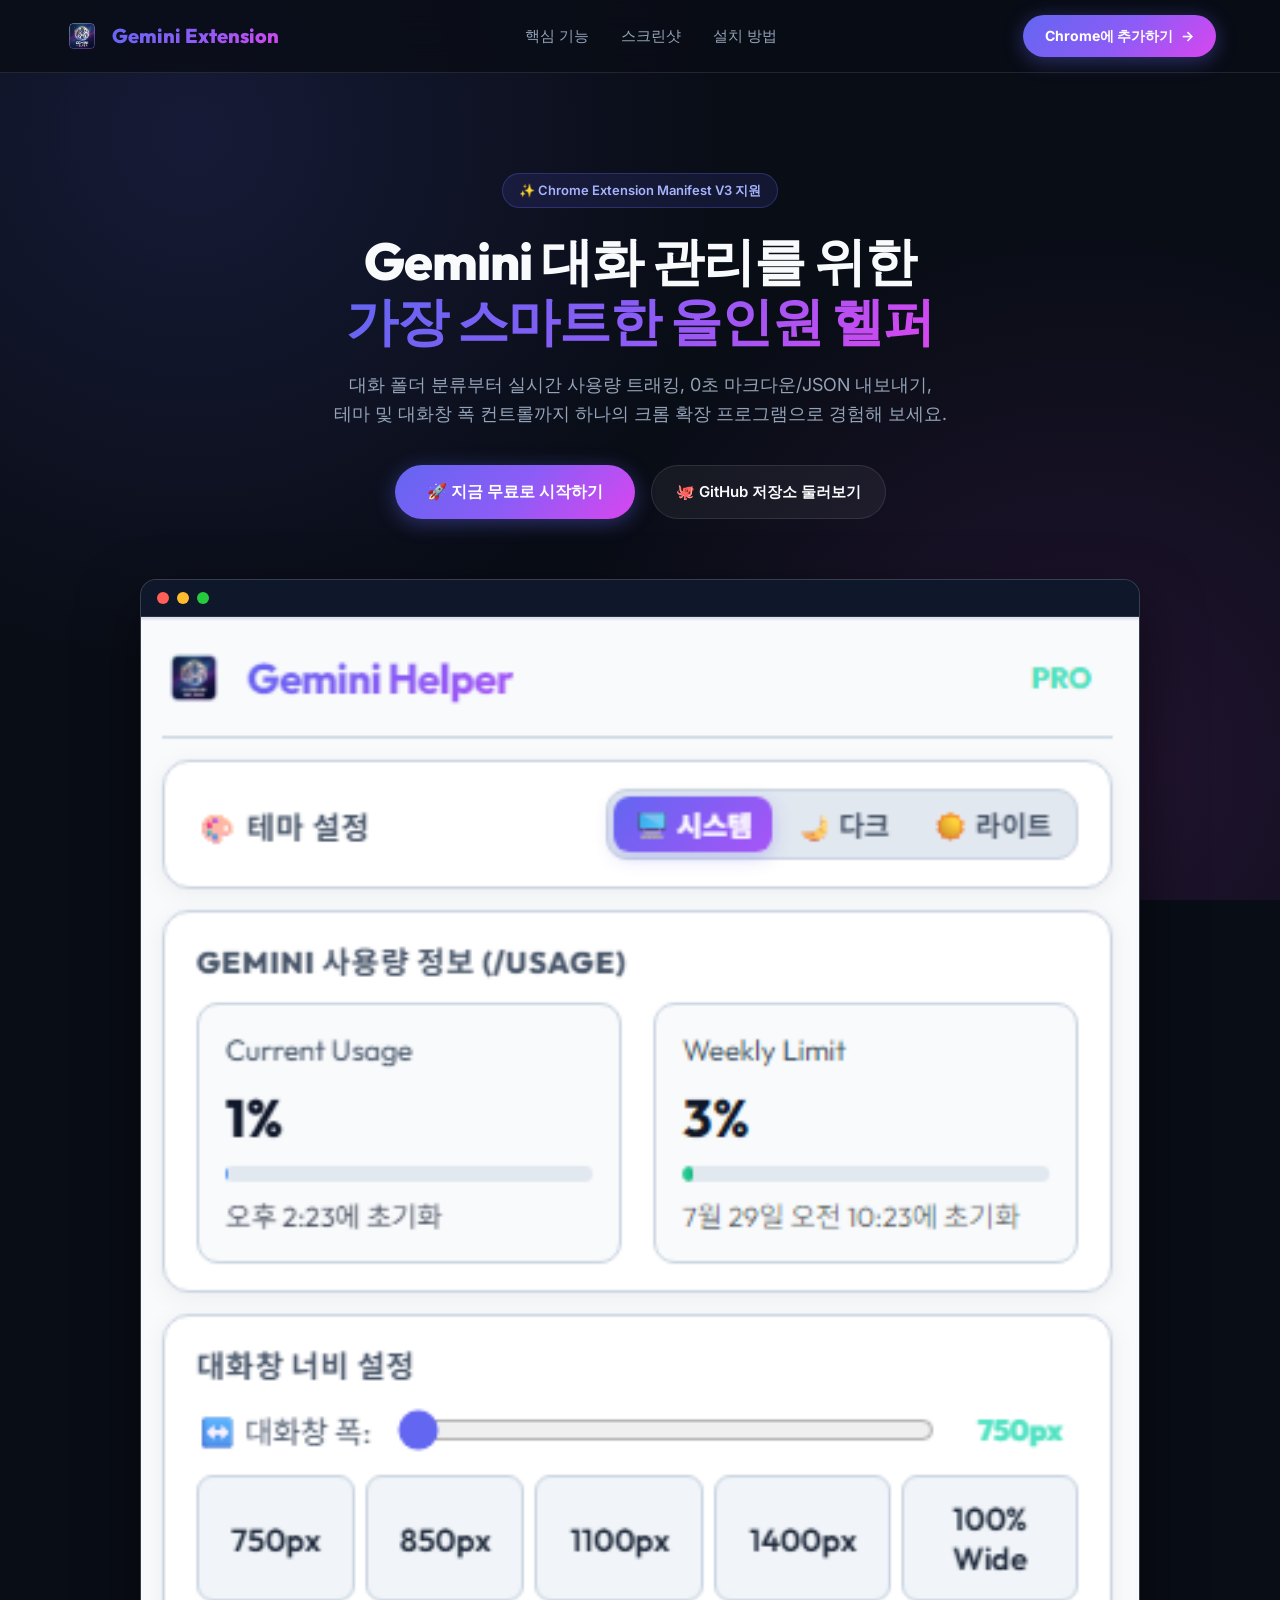
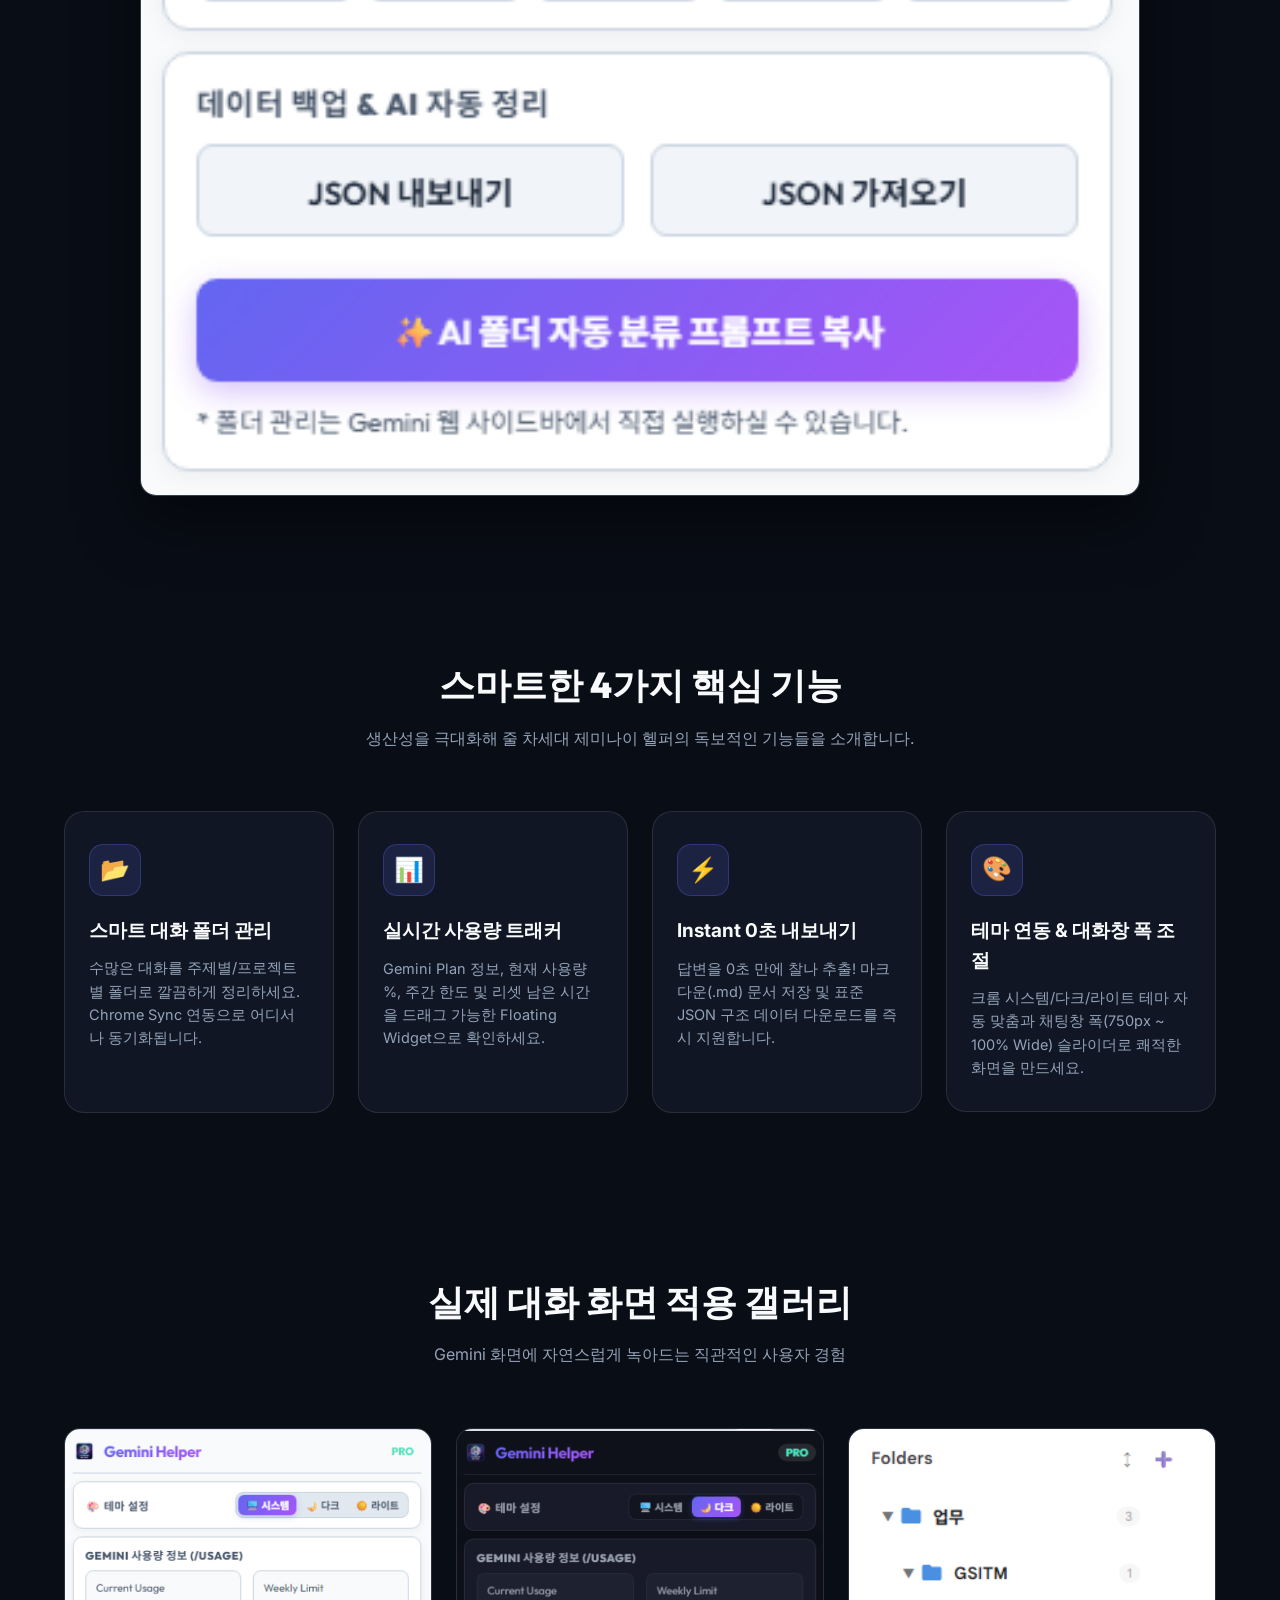
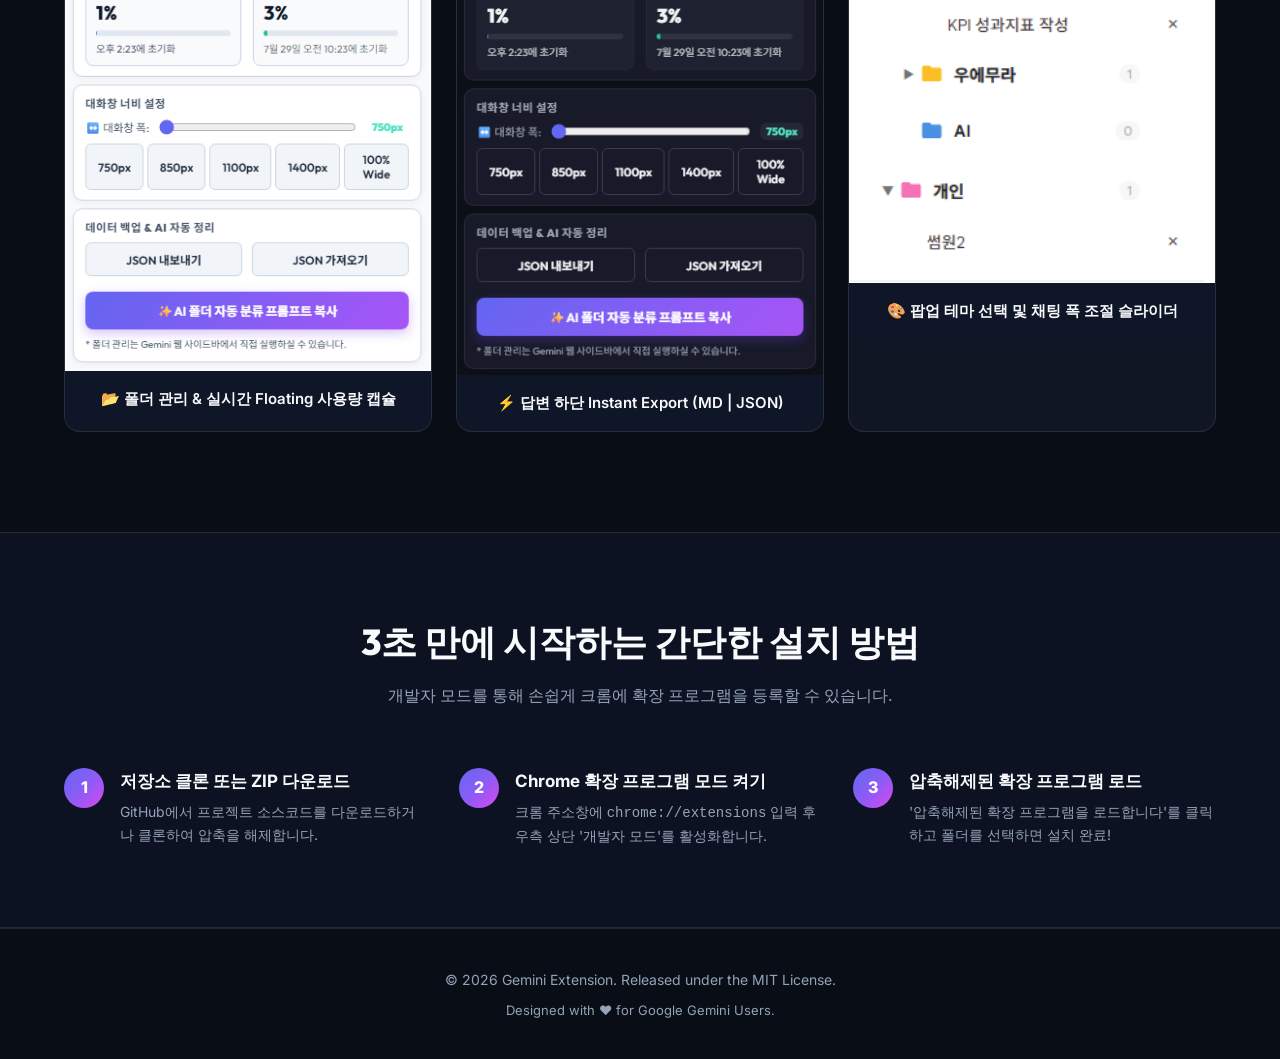
==== index.html @ 37e86100 "feat: 대화 내보내기 UI 개선, 실시간 사용량 Floating Widget 및 GitHub 홍보 페이지 추가 - [Export UI] 답변당 중복 생성 차단 및 'Export" ====
<!DOCTYPE html>
<html lang="ko">
<head>
  <meta charset="UTF-8">
  <meta name="viewport" content="width=device-width, initial-scale=1.0">
  <title>Gemini Extension - 제미나이 대화 폴더 & 사용량 헬퍼</title>
  <meta name="description" content="Google Gemini 대화 폴더 분류, 실시간 사용량 리밋 트래킹, 0초 마크다운/JSON 내보내기, 테마 및 대화창 폭 컨트롤을 지원하는 스마트 크롬 확장 프로그램">
  
  <!-- Open Graph / SEO -->
  <meta property="og:type" content="website">
  <meta property="og:title" content="Gemini Extension - 제미나이 폴더 및 사용량 헬퍼">
  <meta property="og:description" content="Google Gemini 대화 관리를 위한 가장 스마트한 올인원 크롬 확장 프로그램">
  <meta property="og:image" content="images/app1.png">

  <!-- Google Fonts -->
  <link rel="preconnect" href="https://fonts.googleapis.com">
  <link rel="preconnect" href="https://fonts.gstatic.com" crossorigin>
  <link href="https://fonts.googleapis.com/css2?family=Inter:wght@400;500;600;700;800&family=Outfit:wght@600;700;800&display=swap" rel="stylesheet">

  <style>
    :root {
      --bg-dark: #090d16;
      --bg-card: rgba(21, 28, 44, 0.7);
      --bg-card-hover: rgba(30, 41, 64, 0.85);
      --border-color: rgba(255, 255, 255, 0.1);
      --border-highlight: rgba(99, 102, 241, 0.5);
      --primary: #6366f1;
      --primary-gradient: linear-gradient(135deg, #6366f1 0%, #8b5cf6 50%, #d946ef 100%);
      --text-main: #f8fafc;
      --text-muted: #94a3b8;
      --accent-cyan: #06b6d4;
    }

    * {
      box-sizing: border-box;
      margin: 0;
      padding: 0;
    }

    body {
      font-family: 'Inter', -apple-system, BlinkMacSystemFont, sans-serif;
      background-color: var(--bg-dark);
      color: var(--text-main);
      line-height: 1.6;
      overflow-x: hidden;
      background-image: 
        radial-gradient(circle at 15% 15%, rgba(99, 102, 241, 0.15) 0%, transparent 40%),
        radial-gradient(circle at 85% 85%, rgba(217, 70, 239, 0.12) 0%, transparent 40%);
      background-attachment: fixed;
    }

    /* Container */
    .container {
      max-width: 1200px;
      margin: 0 auto;
      padding: 0 24px;
    }

    /* Header */
    header {
      position: sticky;
      top: 0;
      z-index: 100;
      backdrop-filter: blur(16px);
      -webkit-backdrop-filter: blur(16px);
      background: rgba(9, 13, 22, 0.8);
      border-bottom: 1px solid var(--border-color);
    }

    .nav-wrapper {
      display: flex;
      justify-content: space-between;
      align-items: center;
      height: 72px;
    }

    .logo-group {
      display: flex;
      align-items: center;
      gap: 12px;
      text-decoration: none;
      color: var(--text-main);
    }

    .logo-img {
      width: 36px;
      height: 36px;
      border-radius: 8px;
    }

    .logo-text {
      font-family: 'Outfit', sans-serif;
      font-size: 20px;
      font-weight: 800;
      background: var(--primary-gradient);
      -webkit-background-clip: text;
      -webkit-text-fill-color: transparent;
    }

    .nav-links {
      display: flex;
      gap: 32px;
      list-style: none;
    }

    .nav-links a {
      color: var(--text-muted);
      text-decoration: none;
      font-size: 14.5px;
      font-weight: 500;
      transition: color 0.2s;
    }

    .nav-links a:hover {
      color: var(--text-main);
    }

    .btn-cta {
      display: inline-flex;
      align-items: center;
      gap: 8px;
      background: var(--primary-gradient);
      color: #ffffff;
      padding: 10px 22px;
      border-radius: 99px;
      font-weight: 700;
      font-size: 14px;
      text-decoration: none;
      box-shadow: 0 4px 20px rgba(99, 102, 241, 0.4);
      transition: all 0.3s ease;
      border: none;
      cursor: pointer;
    }

    .btn-cta:hover {
      transform: translateY(-2px);
      box-shadow: 0 8px 28px rgba(99, 102, 241, 0.6);
    }

    /* Hero Section */
    .hero {
      padding: 100px 0 60px;
      text-align: center;
      position: relative;
    }

    .hero-badge {
      display: inline-flex;
      align-items: center;
      gap: 8px;
      background: rgba(99, 102, 241, 0.12);
      border: 1px solid rgba(99, 102, 241, 0.3);
      color: #a5b4fc;
      padding: 6px 16px;
      border-radius: 99px;
      font-size: 13px;
      font-weight: 600;
      margin-bottom: 24px;
    }

    .hero-title {
      font-family: 'Outfit', sans-serif;
      font-size: 52px;
      font-weight: 800;
      line-height: 1.15;
      margin-bottom: 20px;
      letter-spacing: -1px;
    }

    .hero-title span {
      background: var(--primary-gradient);
      -webkit-background-clip: text;
      -webkit-text-fill-color: transparent;
    }

    .hero-desc {
      font-size: 18px;
      color: var(--text-muted);
      max-width: 680px;
      margin: 0 auto 36px;
      font-weight: 400;
    }

    .hero-buttons {
      display: flex;
      gap: 16px;
      justify-content: center;
      margin-bottom: 60px;
    }

    .btn-secondary {
      display: inline-flex;
      align-items: center;
      gap: 8px;
      background: rgba(255, 255, 255, 0.05);
      border: 1px solid var(--border-color);
      color: var(--text-main);
      padding: 12px 24px;
      border-radius: 99px;
      font-weight: 600;
      font-size: 15px;
      text-decoration: none;
      transition: all 0.2s;
    }

    .btn-secondary:hover {
      background: rgba(255, 255, 255, 0.1);
      border-color: rgba(255, 255, 255, 0.25);
    }

    /* App Preview Frame */
    .preview-frame {
      background: #1e293b;
      border: 1px solid var(--border-color);
      border-radius: 16px;
      box-shadow: 0 25px 60px rgba(0, 0, 0, 0.5);
      overflow: hidden;
      max-width: 1000px;
      margin: 0 auto;
      position: relative;
    }

    .preview-header {
      background: #0f172a;
      padding: 12px 16px;
      display: flex;
      align-items: center;
      gap: 8px;
      border-bottom: 1px solid var(--border-color);
    }

    .dot {
      width: 12px;
      height: 12px;
      border-radius: 50%;
    }

    .dot-red { background: #ff5f56; }
    .dot-yellow { background: #ffbd2e; }
    .dot-green { background: #27c93f; }

    .preview-img {
      width: 100%;
      height: auto;
      display: block;
    }

    /* Features Grid */
    .features {
      padding: 100px 0;
    }

    .section-header {
      text-align: center;
      margin-bottom: 60px;
    }

    .section-title {
      font-family: 'Outfit', sans-serif;
      font-size: 36px;
      font-weight: 800;
      margin-bottom: 12px;
    }

    .section-subtitle {
      color: var(--text-muted);
      font-size: 16px;
    }

    .grid {
      display: grid;
      grid-template-columns: repeat(auto-fit, minmax(270px, 1fr));
      gap: 24px;
    }

    .card {
      background: var(--bg-card);
      border: 1px solid var(--border-color);
      border-radius: 20px;
      padding: 32px 24px;
      backdrop-filter: blur(12px);
      transition: all 0.3s ease;
    }

    .card:hover {
      background: var(--bg-card-hover);
      border-color: var(--border-highlight);
      transform: translateY(-4px);
    }

    .icon-box {
      width: 52px;
      height: 52px;
      border-radius: 14px;
      background: rgba(99, 102, 241, 0.15);
      border: 1px solid rgba(99, 102, 241, 0.3);
      display: flex;
      align-items: center;
      justify-content: center;
      font-size: 24px;
      margin-bottom: 20px;
    }

    .card-title {
      font-size: 19px;
      font-weight: 700;
      margin-bottom: 10px;
    }

    .card-desc {
      color: var(--text-muted);
      font-size: 14.5px;
      line-height: 1.6;
    }

    /* Gallery Showcase */
    .gallery {
      padding: 60px 0 100px;
    }

    .gallery-grid {
      display: grid;
      grid-template-columns: repeat(auto-fit, minmax(340px, 1fr));
      gap: 24px;
    }

    .gallery-item {
      background: var(--bg-card);
      border: 1px solid var(--border-color);
      border-radius: 16px;
      overflow: hidden;
      transition: transform 0.3s;
    }

    .gallery-item:hover {
      transform: scale(1.02);
      border-color: var(--primary);
    }

    .gallery-img {
      width: 100%;
      height: auto;
      display: block;
    }

    .gallery-caption {
      padding: 16px 20px;
      font-weight: 600;
      font-size: 15px;
      background: rgba(15, 23, 42, 0.6);
      text-align: center;
    }

    /* Install Steps */
    .install {
      background: rgba(15, 23, 42, 0.6);
      border-top: 1px solid var(--border-color);
      border-bottom: 1px solid var(--border-color);
      padding: 80px 0;
    }

    .steps-list {
      display: grid;
      grid-template-columns: repeat(auto-fit, minmax(280px, 1fr));
      gap: 32px;
      margin-top: 40px;
    }

    .step-item {
      display: flex;
      gap: 16px;
    }

    .step-number {
      width: 40px;
      height: 40px;
      border-radius: 50%;
      background: var(--primary-gradient);
      color: #fff;
      font-weight: 800;
      display: flex;
      align-items: center;
      justify-content: center;
      flex-shrink: 0;
    }

    .step-content h4 {
      font-size: 17px;
      font-weight: 700;
      margin-bottom: 6px;
    }

    .step-content p {
      color: var(--text-muted);
      font-size: 14px;
    }

    /* Footer */
    footer {
      padding: 40px 0;
      text-align: center;
      color: var(--text-muted);
      font-size: 14px;
      border-top: 1px solid var(--border-color);
    }

    /* Responsive */
    @media (max-width: 768px) {
      .hero-title { font-size: 36px; }
      .nav-links { display: none; }
      .hero-buttons { flex-direction: column; }
    }
  </style>
</head>
<body>

  <!-- Header -->
  <header>
    <div class="container nav-wrapper">
      <a href="#" class="logo-group">
        <img src="icons/icon48.png" alt="Gemini Helper Logo" class="logo-img" onerror="this.src='icons/logo.png'">
        <span class="logo-text">Gemini Extension</span>
      </a>
      <ul class="nav-links">
        <li><a href="#features">핵심 기능</a></li>
        <li><a href="#showcase">스크린샷</a></li>
        <li><a href="#install">설치 방법</a></li>
      </ul>
      <a href="https://github.com" target="_blank" class="btn-cta">
        <span>Chrome에 추가하기</span>
        <span>→</span>
      </a>
    </div>
  </header>

  <!-- Hero Section -->
  <section class="hero">
    <div class="container">
      <div class="hero-badge">
        <span>✨ Chrome Extension Manifest V3 지원</span>
      </div>
      <h1 class="hero-title">
        Gemini 대화 관리를 위한<br>
        <span>가장 스마트한 올인원 헬퍼</span>
      </h1>
      <p class="hero-desc">
        대화 폴더 분류부터 실시간 사용량 트래킹, 0초 마크다운/JSON 내보내기,<br>
        테마 및 대화창 폭 컨트롤까지 하나의 크롬 확장 프로그램으로 경험해 보세요.
      </p>
      <div class="hero-buttons">
        <a href="#install" class="btn-cta" style="padding: 14px 32px; font-size: 16px;">
          🚀 지금 무료로 시작하기
        </a>
        <a href="https://github.com" target="_blank" class="btn-secondary">
          🐙 GitHub 저장소 둘러보기
        </a>
      </div>

      <!-- Main App Preview Image -->
      <div class="preview-frame">
        <div class="preview-header">
          <div class="dot dot-red"></div>
          <div class="dot dot-yellow"></div>
          <div class="dot dot-green"></div>
        </div>
        <img src="images/app1.png" alt="Gemini Helper Preview" class="preview-img">
      </div>
    </div>
  </section>

  <!-- Features Section -->
  <section class="features" id="features">
    <div class="container">
      <div class="section-header">
        <h2 class="section-title">스마트한 4가지 핵심 기능</h2>
        <p class="section-subtitle">생산성을 극대화해 줄 차세대 제미나이 헬퍼의 독보적인 기능들을 소개합니다.</p>
      </div>

      <div class="grid">
        <!-- Feature 1 -->
        <div class="card">
          <div class="icon-box">📂</div>
          <h3 class="card-title">스마트 대화 폴더 관리</h3>
          <p class="card-desc">
            수많은 대화를 주제별/프로젝트별 폴더로 깔끔하게 정리하세요. Chrome Sync 연동으로 어디서나 동기화됩니다.
          </p>
        </div>

        <!-- Feature 2 -->
        <div class="card">
          <div class="icon-box">📊</div>
          <h3 class="card-title">실시간 사용량 트래커</h3>
          <p class="card-desc">
            Gemini Plan 정보, 현재 사용량 %, 주간 한도 및 리셋 남은 시간을 드래그 가능한 Floating Widget으로 확인하세요.
          </p>
        </div>

        <!-- Feature 3 -->
        <div class="card">
          <div class="icon-box">⚡</div>
          <h3 class="card-title">Instant 0초 내보내기</h3>
          <p class="card-desc">
            답변을 0초 만에 찰나 추출! 마크다운(.md) 문서 저장 및 표준 JSON 구조 데이터 다운로드를 즉시 지원합니다.
          </p>
        </div>

        <!-- Feature 4 -->
        <div class="card">
          <div class="icon-box">🎨</div>
          <h3 class="card-title">테마 연동 & 대화창 폭 조절</h3>
          <p class="card-desc">
            크롬 시스템/다크/라이트 테마 자동 맞춤과 채팅창 폭(750px ~ 100% Wide) 슬라이더로 쾌적한 화면을 만드세요.
          </p>
        </div>
      </div>
    </div>
  </section>

  <!-- Gallery Section -->
  <section class="gallery" id="showcase">
    <div class="container">
      <div class="section-header">
        <h2 class="section-title">실제 대화 화면 적용 갤러리</h2>
        <p class="section-subtitle">Gemini 화면에 자연스럽게 녹아드는 직관적인 사용자 경험</p>
      </div>

      <div class="gallery-grid">
        <div class="gallery-item">
          <img src="images/app1.png" alt="대화 관리 및 트래커" class="gallery-img">
          <div class="gallery-caption">📂 폴더 관리 & 실시간 Floating 사용량 캡슐</div>
        </div>
        <div class="gallery-item">
          <img src="images/app2.png" alt="내보내기 캡슐" class="gallery-img">
          <div class="gallery-caption">⚡ 답변 하단 Instant Export (MD | JSON)</div>
        </div>
        <div class="gallery-item">
          <img src="images/app3.png" alt="팝업 설정 컨트롤러" class="gallery-img">
          <div class="gallery-caption">🎨 팝업 테마 선택 및 채팅 폭 조절 슬라이더</div>
        </div>
      </div>
    </div>
  </section>

  <!-- Install Steps Section -->
  <section class="install" id="install">
    <div class="container">
      <div class="section-header">
        <h2 class="section-title">3초 만에 시작하는 간단한 설치 방법</h2>
        <p class="section-subtitle">개발자 모드를 통해 손쉽게 크롬에 확장 프로그램을 등록할 수 있습니다.</p>
      </div>

      <div class="steps-list">
        <div class="step-item">
          <div class="step-number">1</div>
          <div class="step-content">
            <h4>저장소 클론 또는 ZIP 다운로드</h4>
            <p>GitHub에서 프로젝트 소스코드를 다운로드하거나 클론하여 압축을 해제합니다.</p>
          </div>
        </div>
        <div class="step-item">
          <div class="step-number">2</div>
          <div class="step-content">
            <h4>Chrome 확장 프로그램 모드 켜기</h4>
            <p>크롬 주소창에 <code>chrome://extensions</code> 입력 후 우측 상단 '개발자 모드'를 활성화합니다.</p>
          </div>
        </div>
        <div class="step-item">
          <div class="step-number">3</div>
          <div class="step-content">
            <h4>압축해제된 확장 프로그램 로드</h4>
            <p>'압축해제된 확장 프로그램을 로드합니다'를 클릭하고 폴더를 선택하면 설치 완료!</p>
          </div>
        </div>
      </div>
    </div>
  </section>

  <!-- Footer -->
  <footer>
    <div class="container">
      <p>© 2026 Gemini Extension. Released under the MIT License.</p>
      <p style="margin-top: 8px; font-size: 13px;">Designed with ❤️ for Google Gemini Users.</p>
    </div>
  </footer>

</body>
</html>
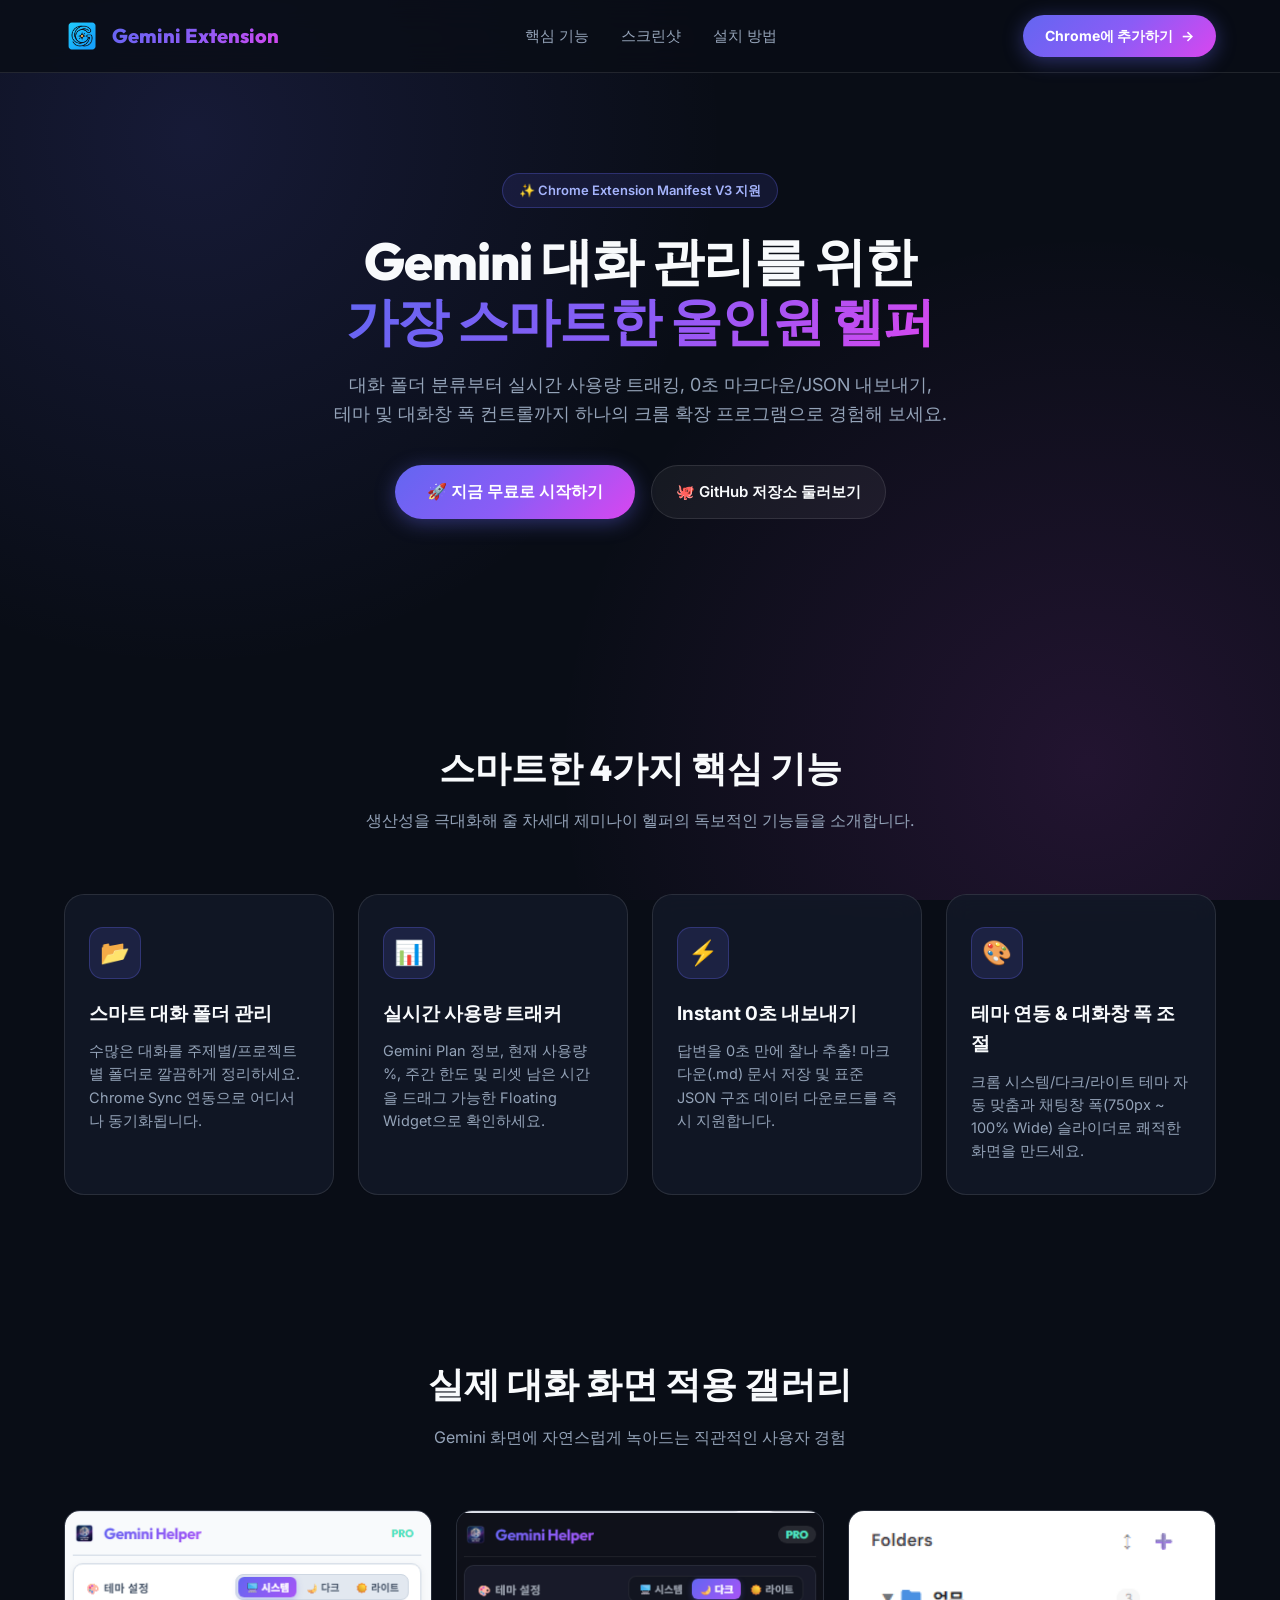
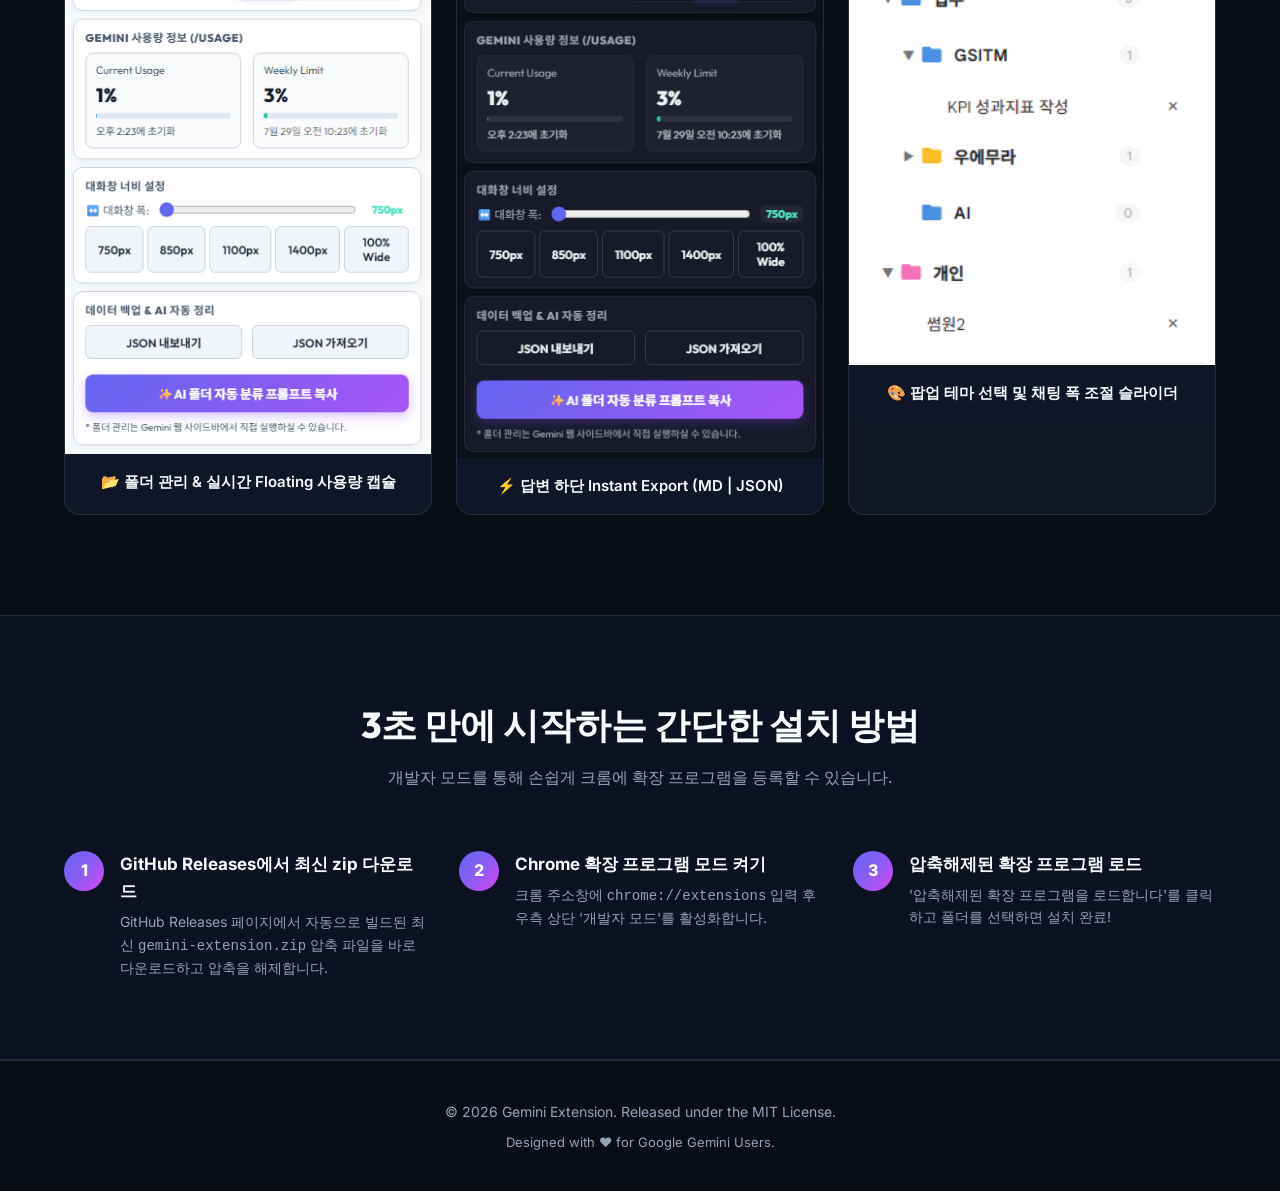
==== commit db639020: "fix: 로고변경 및 사이트 게시" ====
--- a/index.html
+++ b/index.html
@@ -418,7 +418,7 @@
   <header>
     <div class="container nav-wrapper">
       <a href="#" class="logo-group">
-        <img src="icons/icon48.png" alt="Gemini Helper Logo" class="logo-img" onerror="this.src='icons/logo.png'">
+        <img src="icons/icon.png" alt="Gemini Helper Logo" class="logo-img">
         <span class="logo-text">Gemini Extension</span>
       </a>
       <ul class="nav-links">
@@ -426,7 +426,7 @@
         <li><a href="#showcase">스크린샷</a></li>
         <li><a href="#install">설치 방법</a></li>
       </ul>
-      <a href="https://github.com" target="_blank" class="btn-cta">
+      <a href="https://github.com/dongqdev/gemini-extension/" target="_blank" class="btn-cta">
         <span>Chrome에 추가하기</span>
         <span>→</span>
       </a>
@@ -451,19 +451,9 @@
         <a href="#install" class="btn-cta" style="padding: 14px 32px; font-size: 16px;">
           🚀 지금 무료로 시작하기
         </a>
-        <a href="https://github.com" target="_blank" class="btn-secondary">
+        <a href="https://github.com/dongqdev/gemini-extension/" target="_blank" class="btn-secondary">
           🐙 GitHub 저장소 둘러보기
         </a>
-      </div>
-
-      <!-- Main App Preview Image -->
-      <div class="preview-frame">
-        <div class="preview-header">
-          <div class="dot dot-red"></div>
-          <div class="dot dot-yellow"></div>
-          <div class="dot dot-green"></div>
-        </div>
-        <img src="images/app1.png" alt="Gemini Helper Preview" class="preview-img">
       </div>
     </div>
   </section>
@@ -553,8 +543,8 @@
         <div class="step-item">
           <div class="step-number">1</div>
           <div class="step-content">
-            <h4>저장소 클론 또는 ZIP 다운로드</h4>
-            <p>GitHub에서 프로젝트 소스코드를 다운로드하거나 클론하여 압축을 해제합니다.</p>
+            <h4>GitHub Releases에서 최신 zip 다운로드</h4>
+            <p>GitHub Releases 페이지에서 자동으로 빌드된 최신 <code>gemini-extension.zip</code> 압축 파일을 바로 다운로드하고 압축을 해제합니다.</p>
           </div>
         </div>
         <div class="step-item">
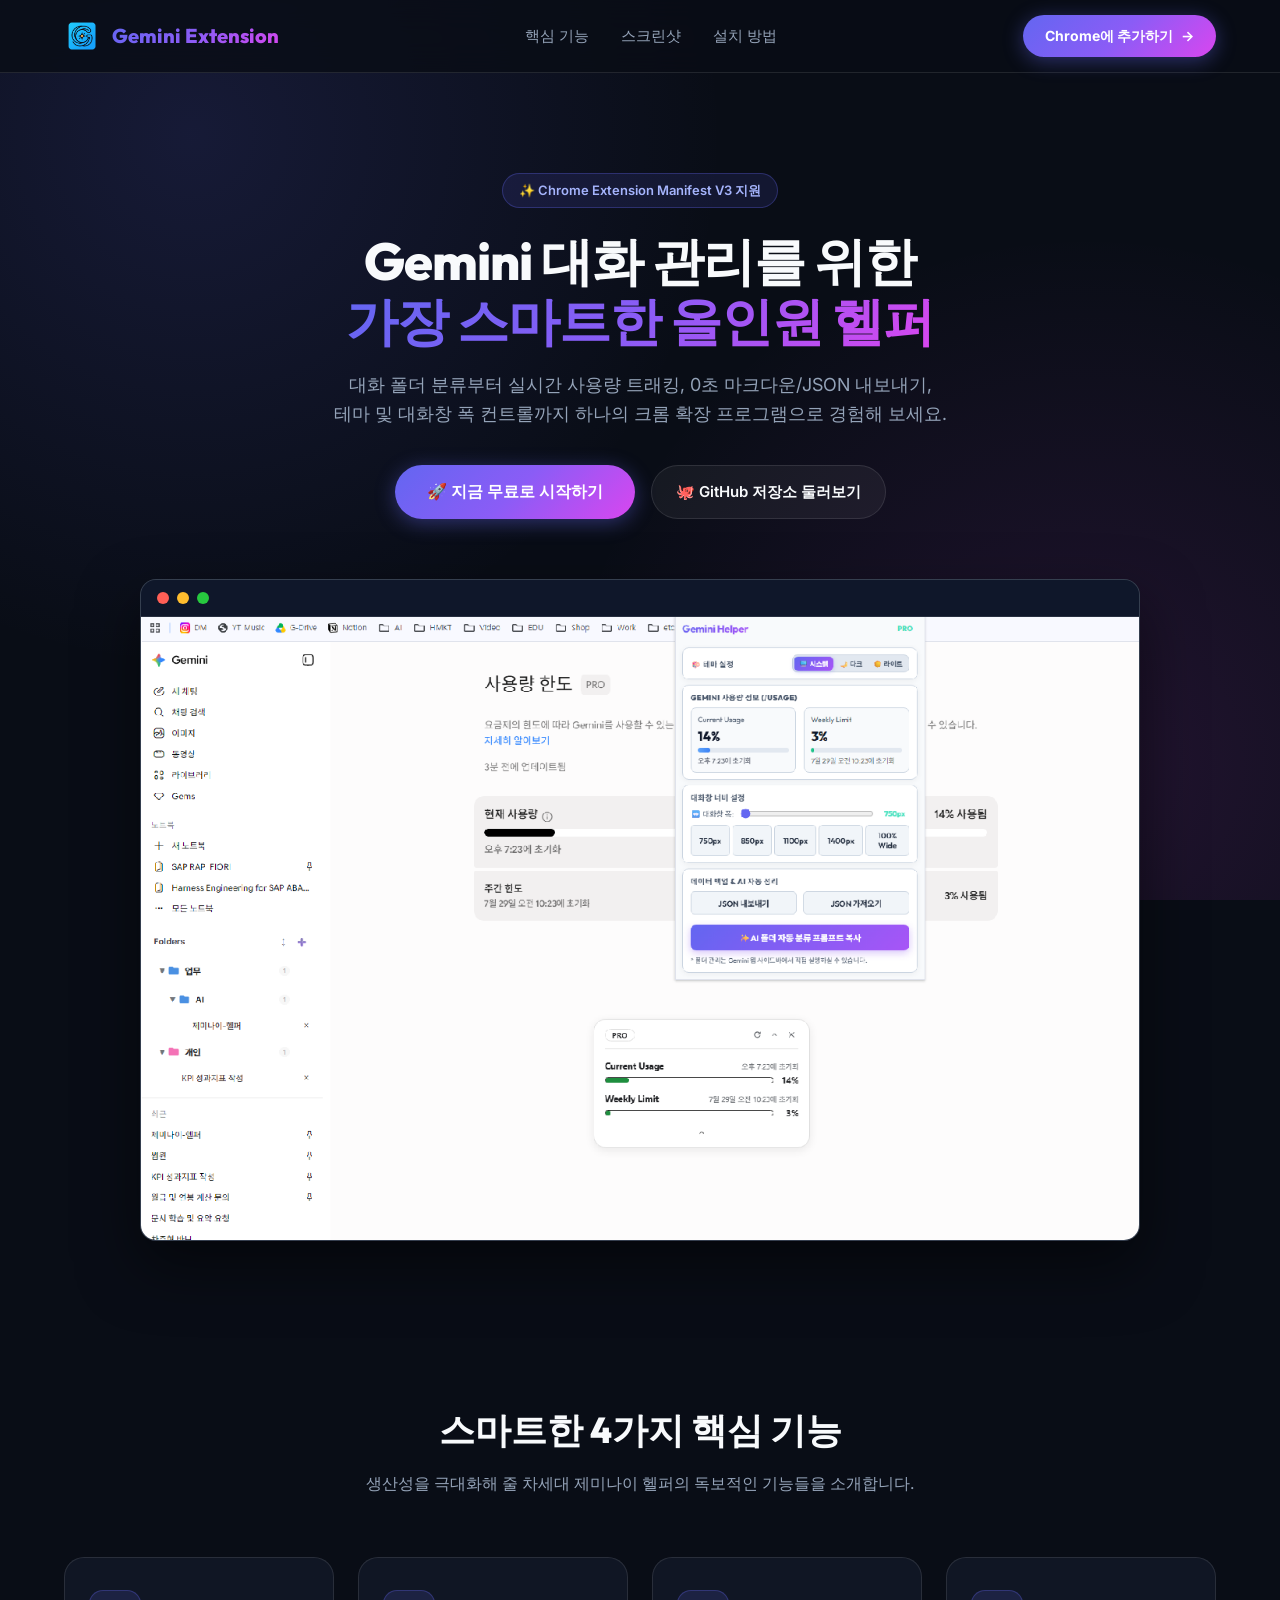
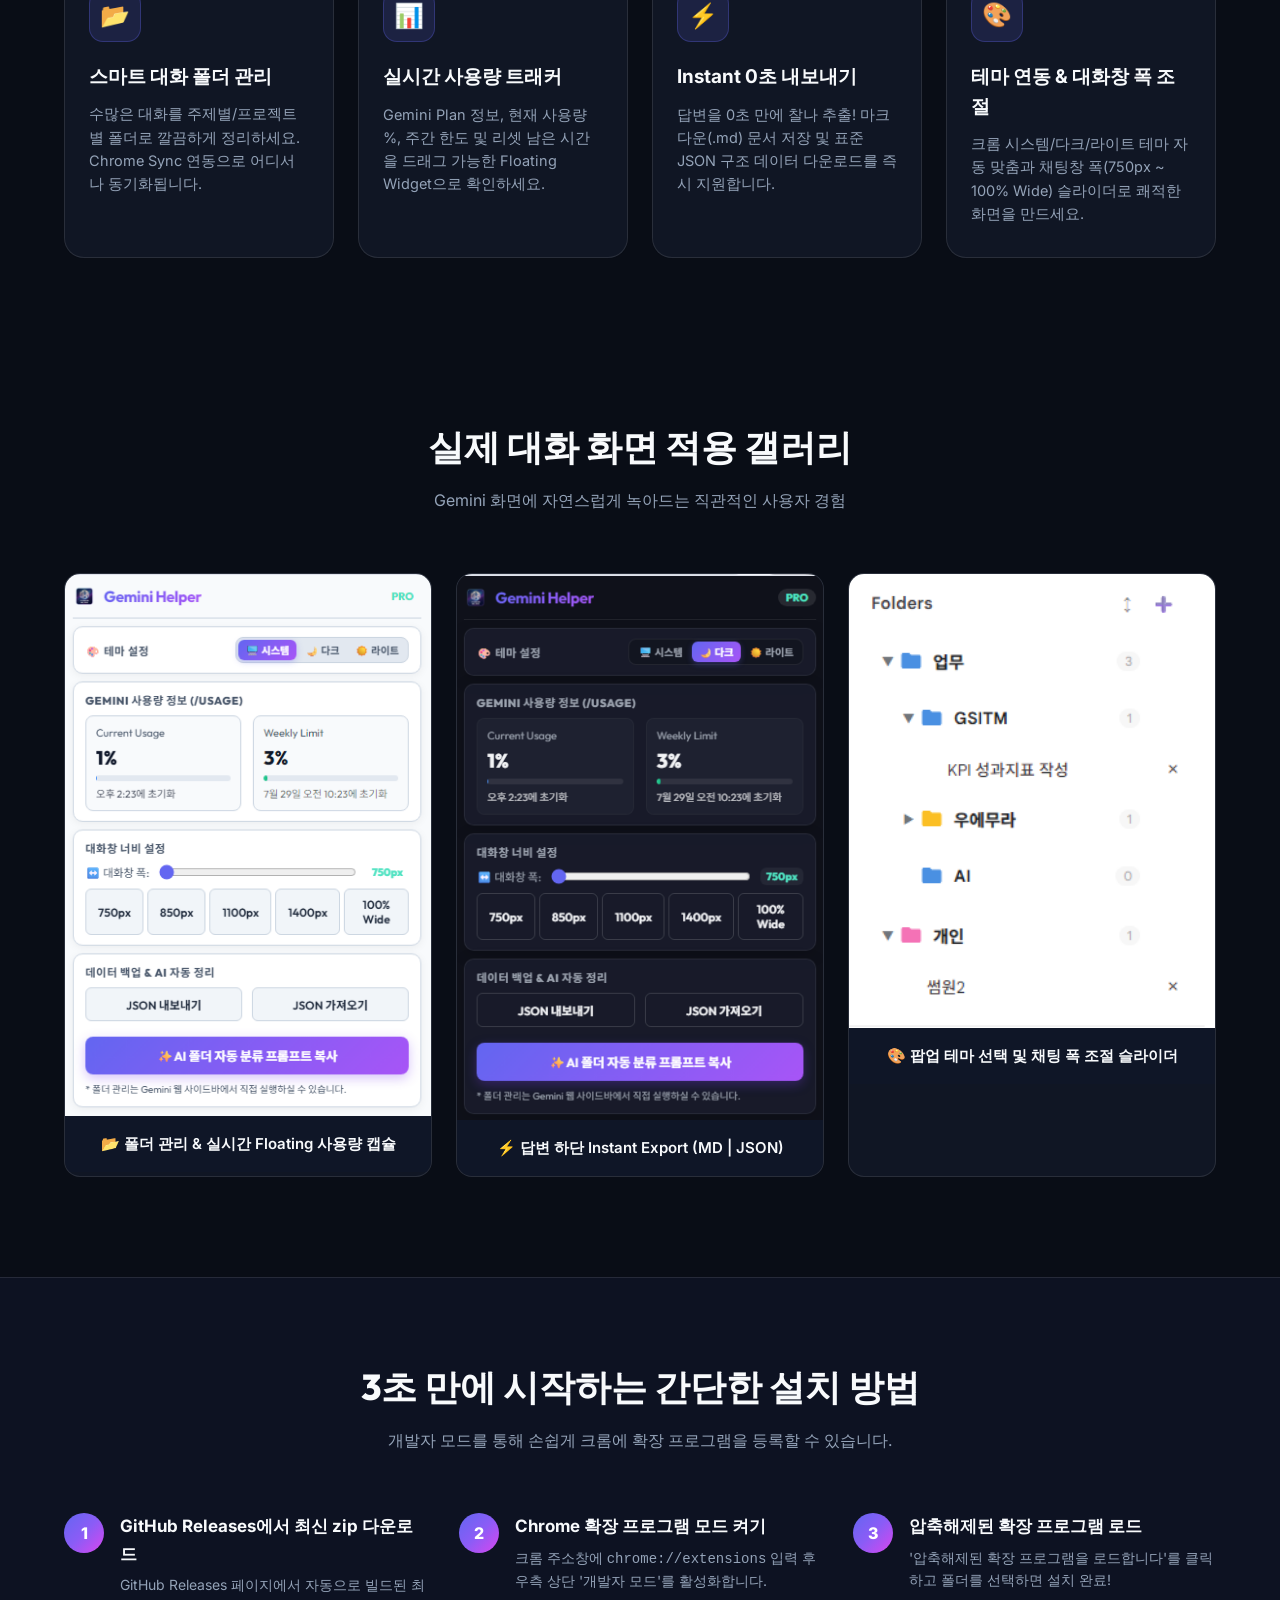
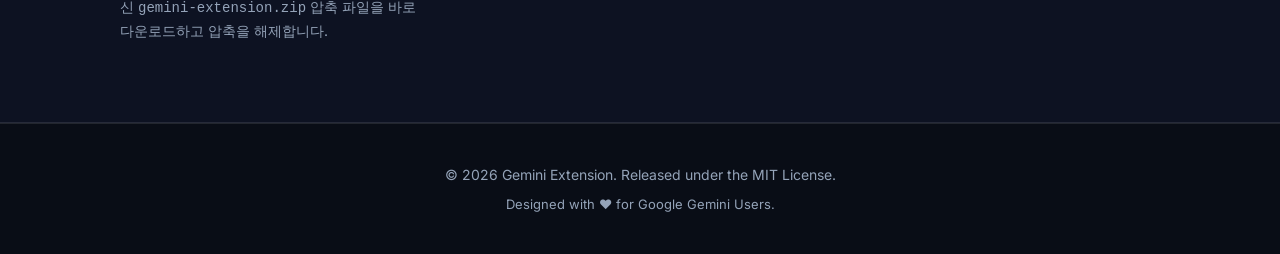
==== commit bca7e140: "feat: Release v1.1.0 - 사용량 트래커 실시간 파싱 완치, 대화 내보내기 캡슐, 웹스토어 규격 아이콘 및 app5 프리뷰 추가" ====
--- a/index.html
+++ b/index.html
@@ -455,6 +455,16 @@
           🐙 GitHub 저장소 둘러보기
         </a>
       </div>
+
+      <!-- Main App Preview Image -->
+      <div class="preview-frame" style="margin-top: 40px;">
+        <div class="preview-header">
+          <div class="dot dot-red"></div>
+          <div class="dot dot-yellow"></div>
+          <div class="dot dot-green"></div>
+        </div>
+        <img src="images/app5.png" alt="Gemini Helper Preview" class="preview-img">
+      </div>
     </div>
   </section>
 
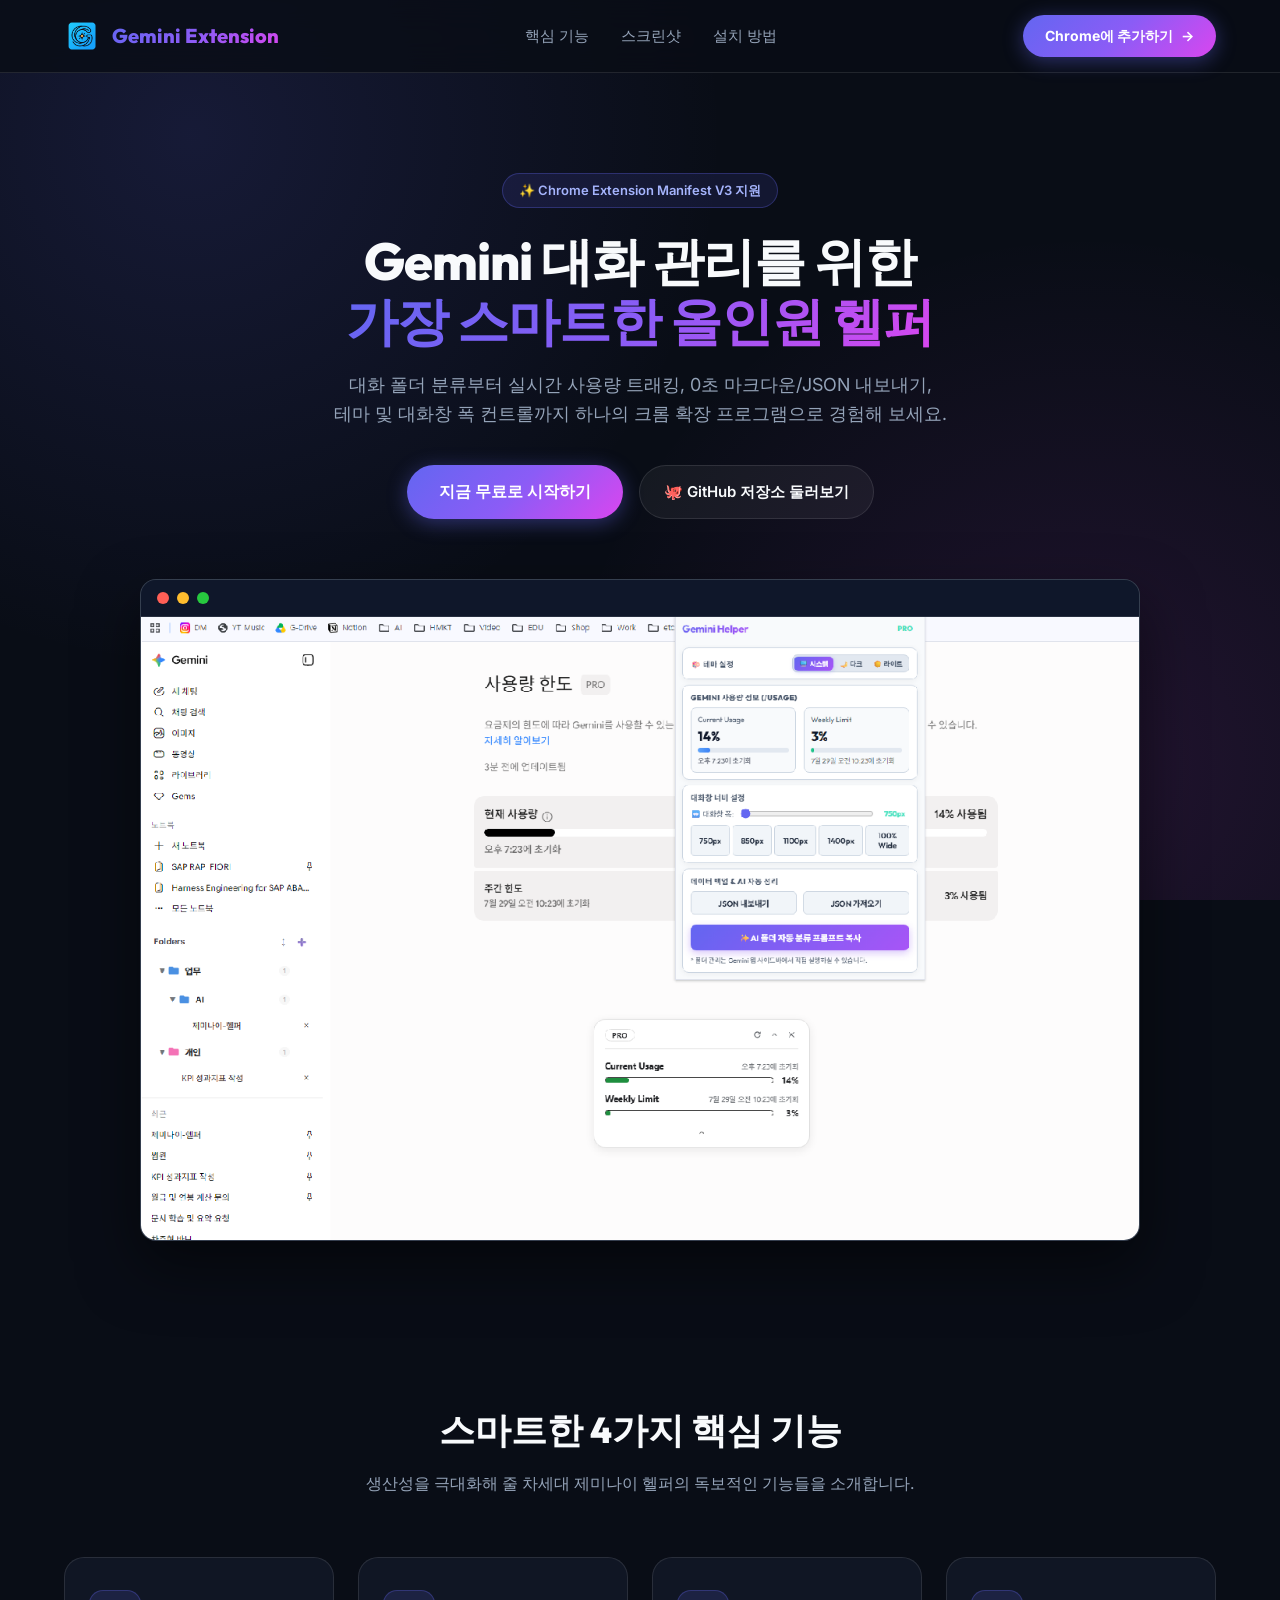
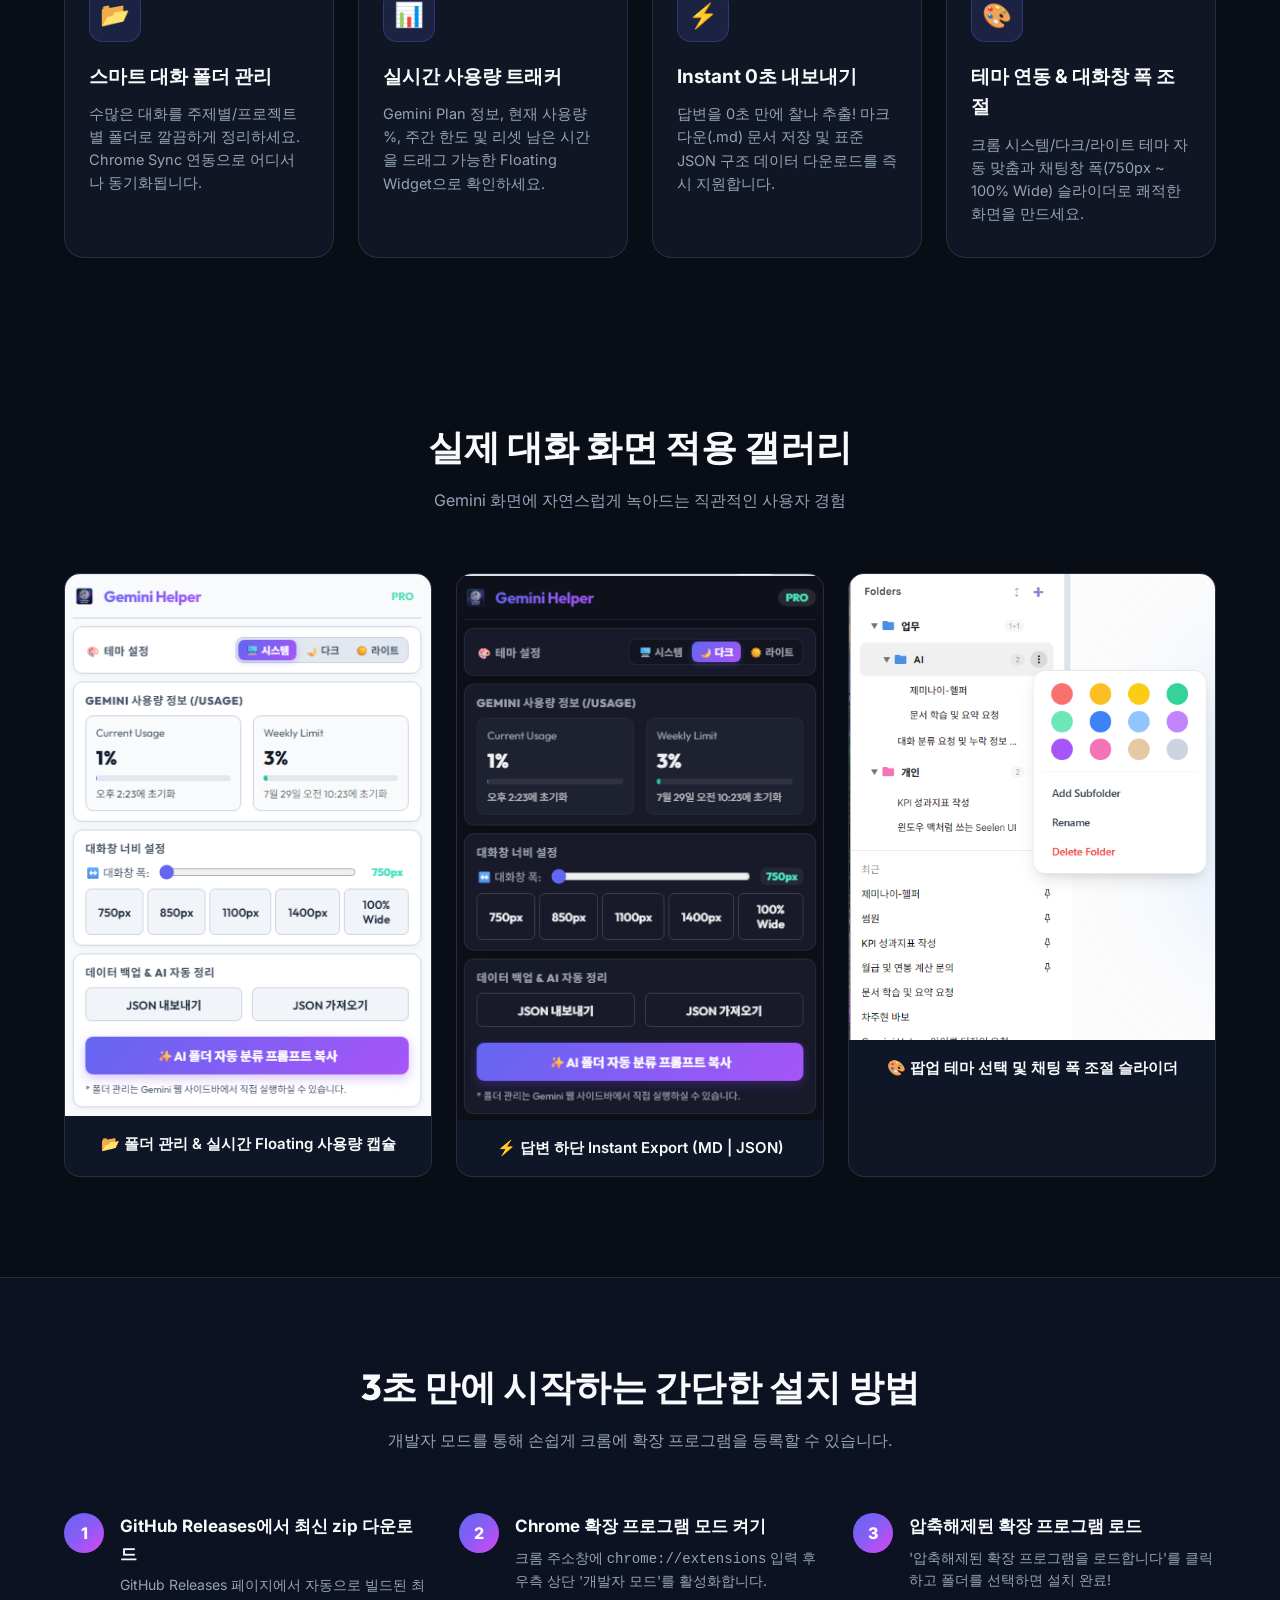
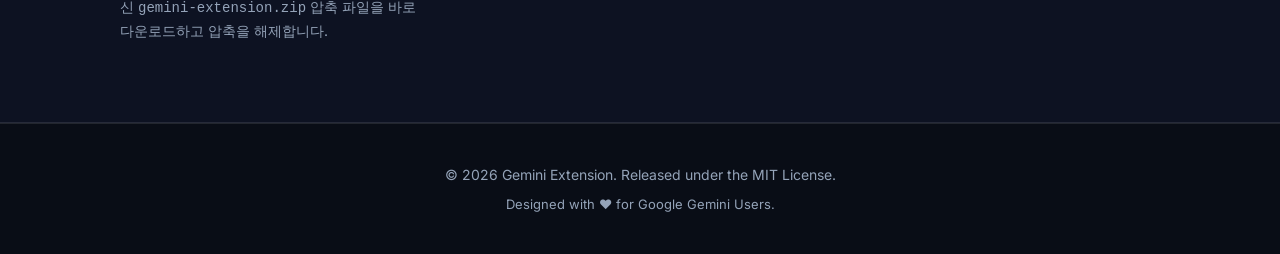
==== commit e1871521: "chore: bump version to 1.2.1 and fix chat width wrapper css layout and usage sync forceFetch" ====
--- a/index.html
+++ b/index.html
@@ -1,11 +1,13 @@
 <!DOCTYPE html>
 <html lang="ko">
+
 <head>
   <meta charset="UTF-8">
   <meta name="viewport" content="width=device-width, initial-scale=1.0">
   <title>Gemini Extension - 제미나이 대화 폴더 & 사용량 헬퍼</title>
-  <meta name="description" content="Google Gemini 대화 폴더 분류, 실시간 사용량 리밋 트래킹, 0초 마크다운/JSON 내보내기, 테마 및 대화창 폭 컨트롤을 지원하는 스마트 크롬 확장 프로그램">
-  
+  <meta name="description"
+    content="Google Gemini 대화 폴더 분류, 실시간 사용량 리밋 트래킹, 0초 마크다운/JSON 내보내기, 테마 및 대화창 폭 컨트롤을 지원하는 스마트 크롬 확장 프로그램">
+
   <!-- Open Graph / SEO -->
   <meta property="og:type" content="website">
   <meta property="og:title" content="Gemini Extension - 제미나이 폴더 및 사용량 헬퍼">
@@ -15,7 +17,9 @@
   <!-- Google Fonts -->
   <link rel="preconnect" href="https://fonts.googleapis.com">
   <link rel="preconnect" href="https://fonts.gstatic.com" crossorigin>
-  <link href="https://fonts.googleapis.com/css2?family=Inter:wght@400;500;600;700;800&family=Outfit:wght@600;700;800&display=swap" rel="stylesheet">
+  <link
+    href="https://fonts.googleapis.com/css2?family=Inter:wght@400;500;600;700;800&family=Outfit:wght@600;700;800&display=swap"
+    rel="stylesheet">
 
   <style>
     :root {
@@ -43,7 +47,7 @@
       color: var(--text-main);
       line-height: 1.6;
       overflow-x: hidden;
-      background-image: 
+      background-image:
         radial-gradient(circle at 15% 15%, rgba(99, 102, 241, 0.15) 0%, transparent 40%),
         radial-gradient(circle at 85% 85%, rgba(217, 70, 239, 0.12) 0%, transparent 40%);
       background-attachment: fixed;
@@ -235,9 +239,17 @@
       border-radius: 50%;
     }
 
-    .dot-red { background: #ff5f56; }
-    .dot-yellow { background: #ffbd2e; }
-    .dot-green { background: #27c93f; }
+    .dot-red {
+      background: #ff5f56;
+    }
+
+    .dot-yellow {
+      background: #ffbd2e;
+    }
+
+    .dot-green {
+      background: #27c93f;
+    }
 
     .preview-img {
       width: 100%;
@@ -406,12 +418,21 @@
 
     /* Responsive */
     @media (max-width: 768px) {
-      .hero-title { font-size: 36px; }
-      .nav-links { display: none; }
-      .hero-buttons { flex-direction: column; }
+      .hero-title {
+        font-size: 36px;
+      }
+
+      .nav-links {
+        display: none;
+      }
+
+      .hero-buttons {
+        flex-direction: column;
+      }
     }
   </style>
 </head>
+
 <body>
 
   <!-- Header -->
@@ -449,7 +470,7 @@
       </p>
       <div class="hero-buttons">
         <a href="#install" class="btn-cta" style="padding: 14px 32px; font-size: 16px;">
-          🚀 지금 무료로 시작하기
+          지금 무료로 시작하기
         </a>
         <a href="https://github.com/dongqdev/gemini-extension/" target="_blank" class="btn-secondary">
           🐙 GitHub 저장소 둘러보기
@@ -584,4 +605,5 @@
   </footer>
 
 </body>
-</html>
+
+</html>
